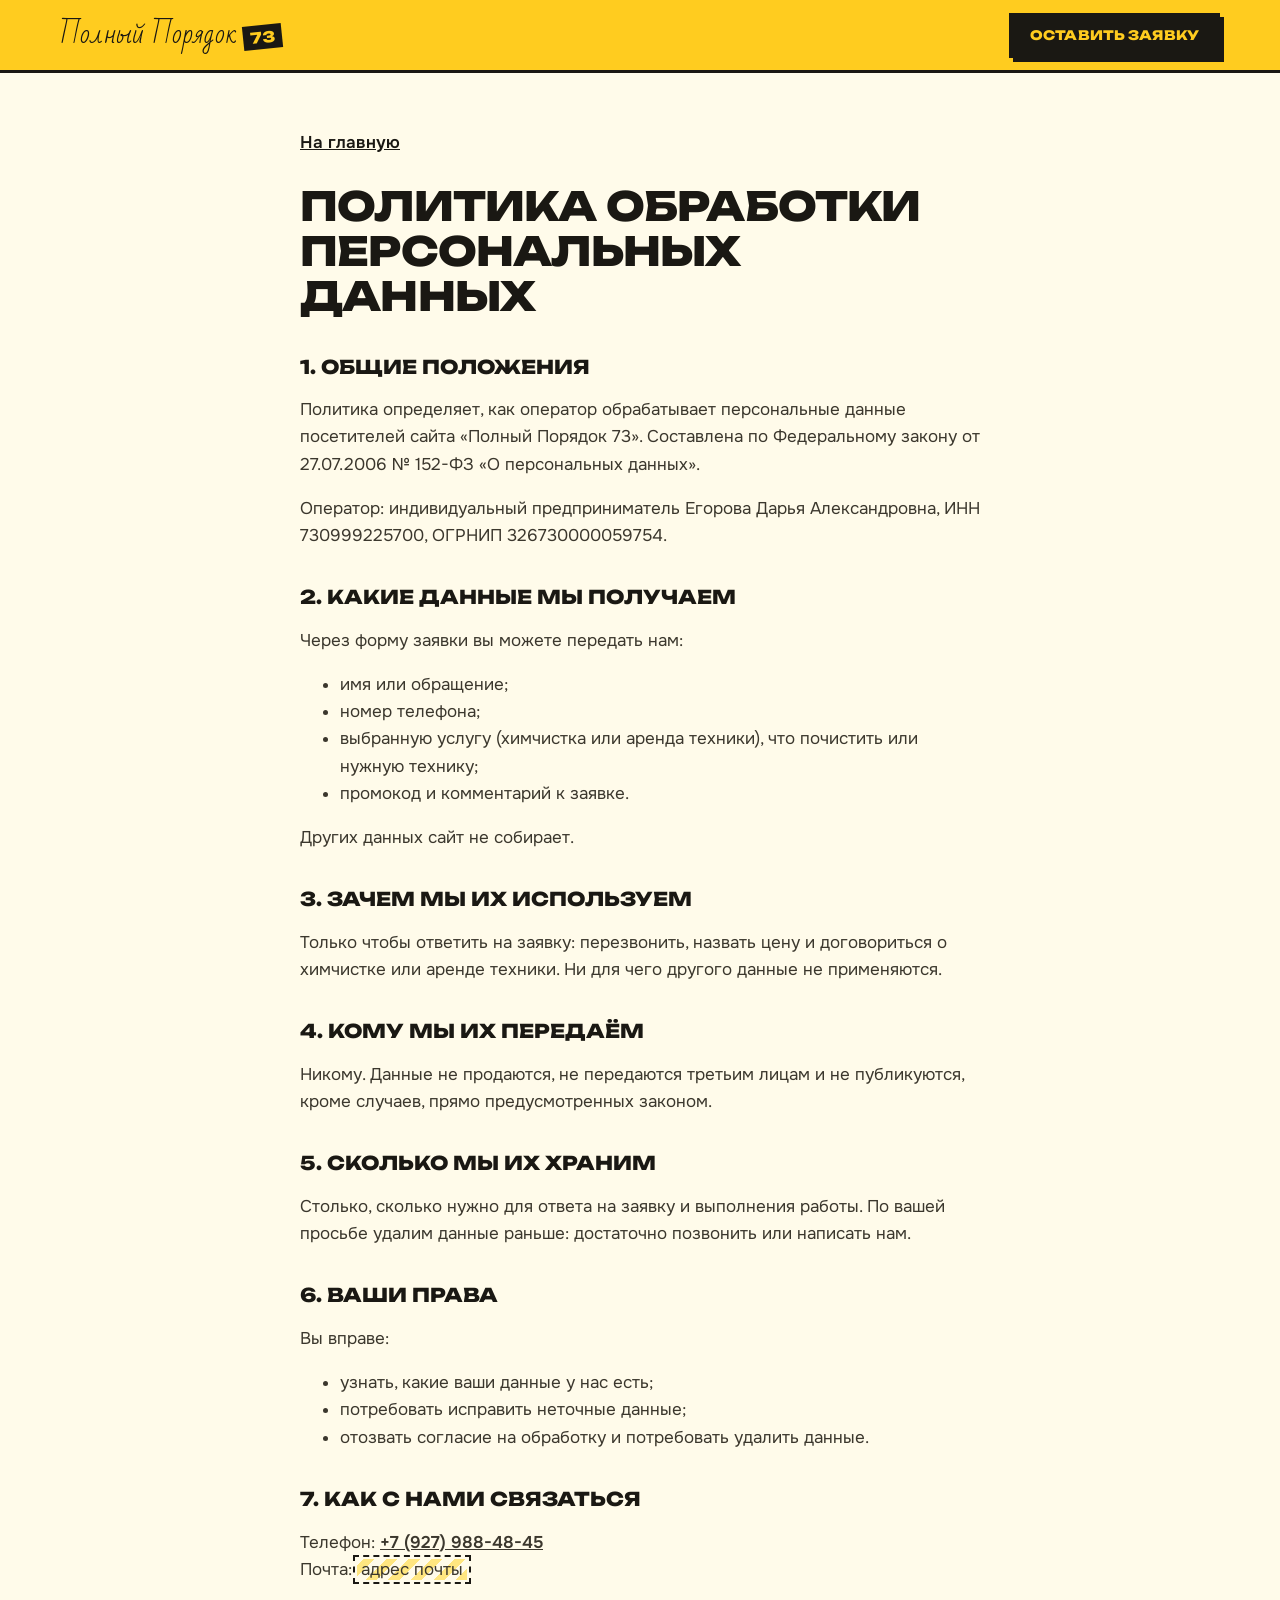
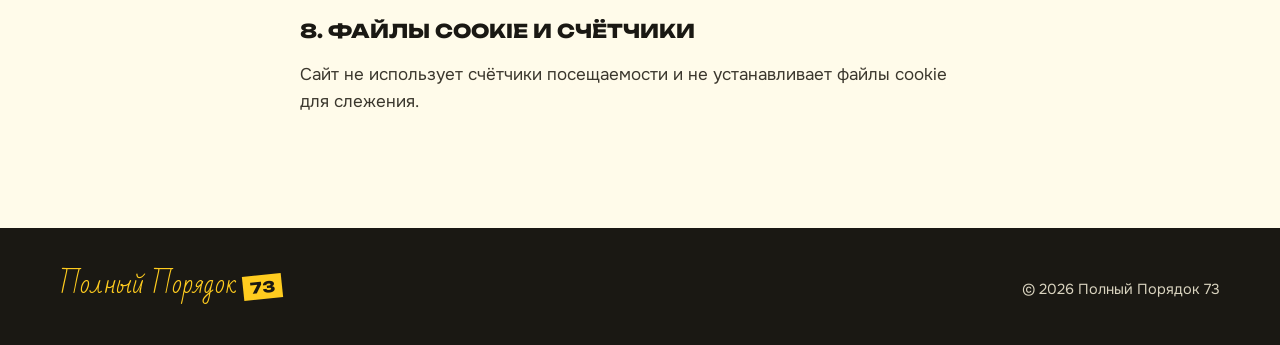
==== politika.html @ c50c97d4 "Проект 00 — сайт «Полный Порядок 73»: первая публикация Co-Authored-By: Claude Opus 5.5 (1M context)" ====
<!doctype html>
<html lang="ru">
<head>
<meta charset="utf-8">
<meta name="viewport" content="width=device-width, initial-scale=1, viewport-fit=cover">
<title>Политика обработки персональных данных — Полный Порядок 73</title>
<meta name="description" content="Как Полный Порядок 73 обрабатывает данные, которые вы оставляете в заявке на сайте.">
<meta name="theme-color" content="#ffcc1f">
<link rel="stylesheet" href="css/style.css">
<style>
  .doc{max-width:760px;padding-block:56px 96px}
  .doc h1{font:800 clamp(26px,3.4vw,40px)/1.12 var(--display);text-transform:uppercase;letter-spacing:-.02em;margin:0 0 28px}
  .doc h2{font:800 19px/1.3 var(--display);text-transform:uppercase;margin:36px 0 10px}
  .doc p,.doc li{color:var(--ink-soft)}
  .doc a{font-weight:600}
  .back{display:inline-block;margin-bottom:28px;font-weight:600}
</style>
</head>
<body>
<header class="top">
  <div class="wrap top__in">
    <a class="logo" href="index.html" aria-label="Полный Порядок 73, на главную"><span class="logo__name">Полный Порядок</span><span class="logo__num">73</span></a>
    <a class="btn" href="index.html#zayavka">Оставить заявку</a>
  </div>
</header>
<main class="wrap doc">
  <a class="back" href="index.html">На главную</a>
  <h1>Политика обработки персональных данных</h1>

  <h2>1. Общие положения</h2>
  <p>Политика определяет, как оператор обрабатывает персональные данные посетителей сайта «Полный Порядок 73». Составлена по Федеральному закону от 27.07.2006 № 152-ФЗ «О персональных данных».</p>
  <p>Оператор: индивидуальный предприниматель Егорова Дарья Александровна, ИНН 730999225700, ОГРНИП 326730000059754.</p>

  <h2>2. Какие данные мы получаем</h2>
  <p>Через форму заявки вы можете передать нам:</p>
  <ul>
    <li>имя или обращение;</li>
    <li>номер телефона;</li>
    <li>выбранную услугу (химчистка или аренда техники), что почистить или нужную технику;</li>
    <li>промокод и комментарий к заявке.</li>
  </ul>
  <p>Других данных сайт не собирает.</p>

  <h2>3. Зачем мы их используем</h2>
  <p>Только чтобы ответить на заявку: перезвонить, назвать цену и договориться о химчистке или аренде техники. Ни для чего другого данные не применяются.</p>

  <h2>4. Кому мы их передаём</h2>
  <p>Никому. Данные не продаются, не передаются третьим лицам и не публикуются, кроме случаев, прямо предусмотренных законом.</p>

  <h2>5. Сколько мы их храним</h2>
  <p>Столько, сколько нужно для ответа на заявку и выполнения работы. По вашей просьбе удалим данные раньше: достаточно позвонить или написать нам.</p>

  <h2>6. Ваши права</h2>
  <p>Вы вправе:</p>
  <ul>
    <li>узнать, какие ваши данные у нас есть;</li>
    <li>потребовать исправить неточные данные;</li>
    <li>отозвать согласие на обработку и потребовать удалить данные.</li>
  </ul>

  <h2>7. Как с нами связаться</h2>
  <p>Телефон: <a href="tel:+79279884845">+7 (927) 988-48-45</a><br>Почта: <span class="todo">адрес почты</span></p>

  <h2>8. Файлы cookie и счётчики</h2>
  <p>Сайт не использует счётчики посещаемости и не устанавливает файлы cookie для слежения.</p>
</main>
<footer class="foot">
  <div class="wrap foot__in">
    <a class="logo" href="index.html"><span class="logo__name">Полный Порядок</span><span class="logo__num">73</span></a>
    <p>© 2026 Полный Порядок 73</p>
  </div>
</footer>
</body>
</html>
---- css/style.css ----
/* Полный Порядок 73 — химчистка диванов. Стиль взят с плаката заказчика: комикс, жёлтый с чёрным, точечный растр. */

@font-face{font-family:"Unbounded";font-weight:700 800;font-display:swap;src:url("../fonts/unbounded-700-cyr.woff2") format("woff2");unicode-range:U+0301,U+0400-045F,U+0490-0491,U+04B0-04B1,U+2116}
@font-face{font-family:"Unbounded";font-weight:700 800;font-display:swap;src:url("../fonts/unbounded-700-lat.woff2") format("woff2");unicode-range:U+0000-00FF,U+0131,U+0152-0153,U+02BB-02BC,U+02C6,U+02DA,U+02DC,U+2000-206F,U+20BD,U+2122,U+2212}
@font-face{font-family:"Onest";font-weight:400 600;font-display:swap;src:url("../fonts/onest-400-cyr.woff2") format("woff2");unicode-range:U+0301,U+0400-045F,U+0490-0491,U+04B0-04B1,U+2116}
@font-face{font-family:"Onest";font-weight:400 600;font-display:swap;src:url("../fonts/onest-400-lat.woff2") format("woff2");unicode-range:U+0000-00FF,U+0131,U+0152-0153,U+02BB-02BC,U+02C6,U+02DA,U+02DC,U+2000-206F,U+20BD,U+2122,U+2212}
@font-face{font-family:"Bad Script";font-weight:400;font-display:swap;src:url("../fonts/badscript-cyr.woff2") format("woff2");unicode-range:U+0301,U+0400-045F,U+0490-0491,U+04B0-04B1,U+2116}
@font-face{font-family:"Bad Script";font-weight:400;font-display:swap;src:url("../fonts/badscript-lat.woff2") format("woff2");unicode-range:U+0000-00FF,U+2000-206F}

:root{
  --ink:#1a1813;
  --ink-soft:#3b372d;
  --sun:#ffcc1f;
  --sun-deep:#f2b300;
  --sun-pale:#ffe680;
  --paper:#fffbea;
  --white:#fffef8;
  --sofa:#8d877b;
  --line:3px;
  --pop:6px 6px 0 var(--ink);
  --pop-sm:4px 4px 0 var(--ink);
  --ease-out:cubic-bezier(.22,1,.36,1);
  --ease-pop:cubic-bezier(.34,1.56,.64,1);
  --wrap:1240px;
  --display:"Unbounded","Arial Black",system-ui,sans-serif;
  --body:"Onest","Segoe UI",system-ui,sans-serif;
  --hand:"Bad Script","Segoe Script",cursive;
  --star:polygon(100% 50%,88% 58.7%,95% 71.7%,80.5% 74.3%,81.2% 89.1%,66.9% 85.1%,61.1% 98.7%,50% 89%,38.9% 98.7%,33.1% 85.1%,18.8% 89.1%,19.5% 74.3%,5% 71.7%,12% 58.7%,0% 50%,12% 41.3%,5% 28.3%,19.5% 25.7%,18.8% 10.9%,33.1% 14.9%,38.9% 1.3%,50% 11%,61.1% 1.3%,66.9% 14.9%,81.2% 10.9%,80.5% 25.7%,95% 28.3%,88% 41.3%);
  --spark:polygon(50% 0%,59.9% 40.1%,100% 50%,59.9% 59.9%,50% 100%,40.1% 59.9%,0% 50%,40.1% 40.1%);
}

*,*::before,*::after{box-sizing:border-box}
html{scroll-behavior:smooth;scroll-padding-top:84px;-webkit-text-size-adjust:100%}
body{margin:0;background:var(--paper);color:var(--ink);font:400 17px/1.6 var(--body);overflow-x:hidden}
img{max-width:100%;display:block;height:auto}
a{color:inherit}
button,input,select,textarea{font:inherit;color:inherit}
:focus-visible{outline:3px solid var(--ink);outline-offset:3px}
.wrap{max-width:var(--wrap);margin:0 auto;padding-inline:clamp(16px,4vw,40px)}
.sr{position:absolute;width:1px;height:1px;overflow:hidden;clip:rect(0 0 0 0);white-space:nowrap}

/* растр и лучи — общая фактура комикса */
.halftone{position:absolute;inset:0;pointer-events:none;
  background-image:radial-gradient(circle,var(--ink) 1.3px,transparent 1.8px);background-size:11px 11px;opacity:.16}
.rays{position:absolute;left:50%;top:50%;width:260vmax;height:260vmax;translate:-50% -50%;pointer-events:none;
  background:repeating-conic-gradient(from 0deg,rgba(255,255,255,.34) 0deg 7deg,transparent 7deg 18deg)}

/* кнопка — плашка комикса с жёсткой тенью */
.btn{display:inline-flex;align-items:center;gap:.6em;white-space:nowrap;cursor:pointer;text-decoration:none;
  font:800 15px/1 var(--display);letter-spacing:.01em;text-transform:uppercase;
  padding:18px 26px;background:var(--ink);color:var(--sun);border:var(--line) solid var(--ink);box-shadow:var(--pop-sm);
  transition:transform .16s var(--ease-out),box-shadow .16s var(--ease-out),background-color .16s}
.btn:hover{transform:translate(-2px,-2px);box-shadow:6px 6px 0 var(--sun-deep)}
.btn:active{transform:translate(3px,3px);box-shadow:0 0 0 var(--ink)}
.btn--sun{background:var(--sun);color:var(--ink)}
.btn--sun:hover{box-shadow:6px 6px 0 var(--ink)}
.btn__arrow{width:1.1em;height:1.1em;flex:none}

/* шапка */
.top{position:sticky;top:0;z-index:30;background:var(--sun);border-bottom:var(--line) solid var(--ink)}
.top__in{display:flex;align-items:center;justify-content:space-between;gap:24px;height:70px}
.logo{display:flex;align-items:baseline;gap:6px;text-decoration:none;line-height:1}
.logo__name{font:400 26px/1 var(--hand);white-space:nowrap}
.logo__num{font:800 15px/1 var(--display);background:var(--ink);color:var(--sun);padding:5px 7px 4px;transform:rotate(-6deg);display:inline-block}
.nav{display:flex;gap:28px;font-weight:600;font-size:15px}
.nav a{text-decoration:none;position:relative;padding:4px 0}
.nav a::after{content:"";position:absolute;left:0;right:0;bottom:-2px;height:3px;background:var(--ink);transform:scaleX(0);transform-origin:left;transition:transform .2s var(--ease-out)}
.nav a:hover::after{transform:scaleX(1)}
.top .btn{padding:13px 18px;font-size:13px}

/* первый экран */
.hero{position:relative;overflow:hidden;background:var(--sun);border-bottom:var(--line) solid var(--ink);isolation:isolate}
.hero .rays{animation:spin 120s linear infinite;z-index:-2}
.hero .halftone{z-index:-1;-webkit-mask-image:linear-gradient(115deg,#000 0%,transparent 55%,#000 100%);mask-image:linear-gradient(115deg,#000 0%,transparent 55%,#000 100%);opacity:.22}
.hero__grid{display:grid;grid-template-columns:1.12fr .88fr;gap:clamp(24px,4vw,64px);align-items:center;min-height:calc(100dvh - 73px);padding-block:clamp(32px,6vh,72px)}
.bubble{position:relative;background:var(--white);border:var(--line) solid var(--ink);box-shadow:var(--pop);padding:clamp(24px,3.4vw,44px) clamp(22px,3.4vw,48px) clamp(26px,3.4vw,46px);border-radius:46% 54% 50% 50% / 14% 16% 14% 16%}
.bubble::after,.bubble::before{content:"";position:absolute;right:16%;bottom:-38px;width:56px;height:44px;background:var(--ink);clip-path:polygon(0 0,100% 0,82% 100%)}
.bubble::before{z-index:1;background:var(--white);right:calc(16% + 7px);bottom:-28px;width:40px;height:34px}
.hero__hand{font:400 clamp(22px,2.4vw,32px)/1 var(--hand);margin:0 0 6px}
.hero h1{font:800 clamp(34px,4.6vw,64px)/1.06 var(--display);letter-spacing:-.02em;text-transform:uppercase;margin:0}
.hero h1 .mark{display:inline-block;background:var(--sun);border:var(--line) solid var(--ink);padding:2px 12px 4px;margin:4px 0;transform:rotate(-2deg);box-shadow:var(--pop-sm)}
.hero h1 .hand{display:block;font:400 clamp(30px,3.6vw,50px)/1.1 var(--hand);text-transform:none;letter-spacing:0;margin-top:4px}
.hero__sub{font-size:clamp(16px,1.3vw,19px);max-width:36ch;margin:22px 0 0;color:var(--ink-soft)}
.hero__cta{display:flex;flex-wrap:wrap;align-items:center;gap:18px 26px;margin-top:30px}
.hero__phone{font:700 18px/1.2 var(--display);text-decoration:none;border-bottom:3px solid var(--ink)}
.hero h1 .h1__plus{display:block;font:800 clamp(17px,1.9vw,26px)/1.15 var(--display);letter-spacing:-.01em;margin-top:12px}
.hero__promo{display:inline-flex;align-items:center;gap:14px;margin-top:26px;text-decoration:none;background:var(--white);border:var(--line) dashed var(--ink);padding:10px 16px 10px 10px;max-width:100%;transition:transform .16s var(--ease-out)}
.hero__promo:hover{transform:rotate(-1.5deg)}
.hero__promo b{font:800 18px/1 var(--display);background:var(--ink);color:var(--sun);padding:9px 12px 8px;letter-spacing:.04em;flex:none}
.hero__promo span{font-weight:600;font-size:15px;line-height:1.35}

.hero__art{position:relative;justify-self:center;width:min(100%,460px);isolation:isolate}
.panel{position:relative;border:var(--line) solid var(--ink);box-shadow:var(--pop);background:var(--white);overflow:hidden}
.hero__art .panel{transform:rotate(2.5deg)}
.hero__art .panel--back{position:absolute;inset:0;transform:rotate(-7deg) translate(-16%,-4%) scale(.92);z-index:-1}
.hero__art img{width:100%;aspect-ratio:445/667;object-fit:cover}

.price-star{position:absolute;z-index:2;display:grid;place-items:center;text-align:center;aspect-ratio:1;container-type:inline-size;
  background:var(--ink);clip-path:var(--star);color:var(--ink)}
.price-star__in{display:grid;place-items:center;width:89%;aspect-ratio:1;clip-path:var(--star);background:var(--sun)}
.price-star__in > span{display:grid;justify-items:center;line-height:1;transform:rotate(-8deg)}
.price-star small{font:400 13cqi/1 var(--hand)}
.price-star b{font:800 16cqi/1.05 var(--display);letter-spacing:-.04em;white-space:nowrap}
.price-star em{font:400 7.5cqi/1.1 var(--hand);font-style:normal;margin-top:2cqi}
.hero__art .price-star{left:-18%;bottom:5%;width:46%}

.spark{position:absolute;width:var(--s,26px);aspect-ratio:1;background:var(--white);clip-path:var(--spark);pointer-events:none;filter:drop-shadow(0 0 0 var(--ink))}
.spark--ink{background:var(--ink)}

/* бегущая строка */
.ticker{background:var(--ink);color:var(--sun);border-bottom:var(--line) solid var(--ink);overflow:hidden;padding:16px 0}
.ticker__track{display:flex;width:max-content;animation:ticker 32s linear infinite}
.ticker__item{display:flex;align-items:center;gap:28px;padding-right:28px;font:800 clamp(18px,2vw,26px)/1 var(--display);text-transform:uppercase;white-space:nowrap}
.ticker__item i{width:20px;height:20px;background:var(--sun);clip-path:var(--spark);flex:none}

/* общие заголовки разделов */
.sec{position:relative;padding-block:clamp(72px,10vw,128px)}
.h2{font:800 clamp(28px,3.6vw,48px)/1.08 var(--display);letter-spacing:-.02em;text-transform:uppercase;margin:0 0 18px}
.h2 .hand{font:400 1.05em/1 var(--hand);text-transform:none;letter-spacing:0}
.lead{max-width:58ch;margin:0;color:var(--ink-soft);font-size:18px}

/* как проходит чистка — раскадровка */
.strip{display:grid;grid-template-columns:1.25fr 1fr 1fr;grid-template-rows:auto auto;gap:22px;margin-top:48px}
.frame{position:relative;border:var(--line) solid var(--ink);box-shadow:var(--pop);background:var(--white);overflow:hidden;min-height:260px;display:flex;flex-direction:column}
.frame--big{grid-row:span 2}
.frame--wide{grid-column:span 2}
.frame__pic{position:relative;flex:1;min-height:180px;background:var(--sun-pale);overflow:hidden}
.frame__pic img{position:absolute;inset:0;width:100%;height:100%;object-fit:cover}
.frame__pic .halftone{opacity:.14}
.frame__cap{position:relative;background:var(--sun);border-top:var(--line) solid var(--ink);padding:16px 20px 18px}
.frame__cap h3{font:800 18px/1.2 var(--display);text-transform:uppercase;margin:0 0 6px;letter-spacing:-.01em}
.frame__cap p{margin:0;font-size:15.5px;line-height:1.5;color:var(--ink-soft)}
.frame__pic--type{display:grid;place-items:center;background:var(--sun);isolation:isolate}
.frame__pic--type::before{content:"";position:absolute;inset:-40%;z-index:-1;background:repeating-conic-gradient(from 0deg,rgba(255,255,255,.5) 0deg 8deg,transparent 8deg 20deg)}
.onomato{position:relative;font:800 clamp(48px,6vw,84px)/1 var(--display);text-transform:uppercase;color:var(--white);-webkit-text-stroke:3px var(--ink);paint-order:stroke fill;text-shadow:6px 6px 0 var(--ink);transform:rotate(-8deg);transition:transform .25s var(--ease-pop)}
.frame:hover .onomato{transform:rotate(4deg) scale(1.1)}
.boom{position:absolute;z-index:2;font:800 clamp(18px,2vw,26px)/1 var(--display);color:var(--ink);background:var(--white);border:var(--line) solid var(--ink);padding:10px 14px 8px;box-shadow:var(--pop-sm);transform:rotate(var(--r,-8deg));text-transform:uppercase;transition:transform .2s var(--ease-pop)}
.frame:hover .boom{transform:rotate(calc(var(--r,-8deg) * -1)) scale(1.08)}

/* до и после */
.ba{background:var(--ink);color:var(--paper);overflow:hidden;isolation:isolate}
.ba .halftone{background-image:radial-gradient(circle,var(--sun) 1.3px,transparent 1.8px);opacity:.12;z-index:-1}
.ba .h2{color:var(--sun)}
.ba .lead{color:#d9d3bf}
.ba__tag{position:absolute;top:14px;font:800 14px/1 var(--display);text-transform:uppercase;padding:9px 12px 7px;border:var(--line) solid var(--ink);box-shadow:var(--pop-sm);pointer-events:none}
.ba__tag--before{left:14px;background:var(--white);color:var(--ink);transform:rotate(-4deg)}
.ba__tag--after{right:14px;background:var(--sun);color:var(--ink);transform:rotate(4deg)}

/* работы до и после: снимки заказчицы как есть */
.works{display:grid;grid-template-columns:1fr 1fr 1fr;grid-template-rows:auto auto;gap:24px;margin-top:44px}
.work{margin:0;display:flex;flex-direction:column}
.work--tall{grid-row:span 2}
.work__pic{position:relative;display:block;flex:1;padding:0;margin:0;border:var(--line) solid var(--sun);box-shadow:8px 8px 0 var(--sun);background:#2b2820;overflow:hidden;cursor:zoom-in;transition:transform .2s var(--ease-out)}
.work__pic:hover{transform:translate(-2px,-2px) rotate(-.6deg)}
.work__pic img{width:100%;height:100%;object-fit:cover}
.work--tall .work__pic img{aspect-ratio:853/1280}
.work:not(.work--tall) .work__pic img{aspect-ratio:1}
.work figcaption{margin-top:14px;font:800 16px/1.2 var(--display);text-transform:uppercase;color:var(--sun)}
.work--next{justify-content:center;align-items:flex-start;gap:16px;background:var(--sun);color:var(--ink);border:var(--line) solid var(--sun);box-shadow:8px 8px 0 var(--white);padding:clamp(22px,2.4vw,32px)}
.work--next p{margin:0;font:400 clamp(26px,2.4vw,34px)/1.1 var(--hand)}
.work--next b{font:800 clamp(20px,1.8vw,26px)/1.15 var(--display);text-transform:uppercase}
.work--next small{font-size:15px;color:var(--ink-soft)}

/* окно для крупного фото */
.zoom{padding:0;border:var(--line) solid var(--sun);background:var(--ink);max-width:min(94vw,1000px);max-height:92dvh;overflow:visible}
.zoom::backdrop{background:rgba(26,24,19,.86)}
.zoom img{display:block;max-width:min(94vw,1000px);max-height:calc(92dvh - 6px);width:auto;height:auto}
.zoom__x{position:absolute;top:-18px;right:-18px;width:48px;height:48px;border:var(--line) solid var(--ink);background:var(--sun);font:800 28px/1 var(--display);cursor:pointer;box-shadow:var(--pop-sm)}

/* прокат */
.rent{display:grid;grid-template-columns:repeat(5,1fr);gap:22px;margin-top:48px}
.item{border:var(--line) solid var(--ink);box-shadow:var(--pop);background:var(--white);display:flex;flex-direction:column;overflow:hidden}
/* низ карточек обрезан: там цены «за сутки» со старых картинок, цены на сайте — по прайс-листу */
.item img{width:100%;aspect-ratio:445/500;object-fit:cover;object-position:top}
.item__cap{display:flex;flex-direction:column;gap:10px;flex:1;border-top:var(--line) solid var(--ink);padding:16px 16px 18px;background:var(--paper)}
.item__cap h3{font:800 clamp(12px,1.05vw,14px)/1.25 var(--display);text-transform:uppercase;margin:0;letter-spacing:-.01em;hyphens:auto;overflow-wrap:anywhere}
.item__price{margin:auto 0 0;font:800 24px/1 var(--display);letter-spacing:-.03em}
.item__price small{font:400 18px/1 var(--hand);letter-spacing:0}
.item__price span{font:600 14px/1 var(--body);letter-spacing:0;margin-left:2px}
.item .btn{justify-content:center;padding:13px 12px;font-size:12px}

/* промокод */
.promo{background:var(--sun);border-block:var(--line) solid var(--ink);overflow:hidden;isolation:isolate}
.promo .rays{animation:spin 160s linear infinite reverse;z-index:-2}
.promo .halftone{z-index:-1;opacity:.18}
.promo__in{display:grid;grid-template-columns:1.2fr .8fr;gap:clamp(28px,5vw,72px);align-items:center}
.coupon{position:relative;background:var(--white);border:var(--line) dashed var(--ink);outline:var(--line) solid var(--ink);outline-offset:8px;padding:clamp(26px,4vw,48px)}
.coupon__hand{font:400 clamp(24px,2.6vw,34px)/1 var(--hand);margin:0}
.coupon__code{font:800 clamp(56px,9vw,120px)/1 var(--display);letter-spacing:.02em;margin:6px 0 10px;color:var(--white);-webkit-text-stroke:3px var(--ink);paint-order:stroke fill;text-shadow:7px 7px 0 var(--ink)}
.coupon__deal{margin:0;font:800 clamp(18px,2vw,26px)/1.25 var(--display);text-transform:uppercase}
.coupon__deal b{background:var(--ink);color:var(--sun);padding:2px 10px;margin-right:4px}
.coupon__how{margin:16px 0 24px;color:var(--ink-soft);max-width:44ch}
.promo__art{justify-self:center;width:min(100%,360px)}
.promo__art img{width:100%;aspect-ratio:445/667;object-fit:cover}

/* цены */
.prices{display:grid;grid-template-columns:1fr 1fr;gap:24px;margin-top:40px;align-items:start}
.prices__note{margin:24px 0 0;color:var(--ink-soft);max-width:70ch}
.prices__box{border:var(--line) solid var(--ink);box-shadow:var(--pop);background:var(--white);padding:clamp(20px,3vw,34px)}
.prices__box h3{font:800 20px/1.2 var(--display);text-transform:uppercase;margin:0 0 14px}
.prices__box h3 small{font:400 22px/1 var(--hand);text-transform:none}
.prices__box ul{list-style:none;margin:0;padding:0}
.prices__box li{display:flex;justify-content:space-between;align-items:baseline;gap:16px;padding:12px 0;border-bottom:2px dotted var(--ink)}
.prices__box li:last-child{border-bottom:0}
.prices__box li b{font:800 18px/1.2 var(--display);white-space:nowrap}
.prices__box > p{margin:14px 0 0;color:var(--ink-soft);font-size:15.5px}
.prices__promo{margin:28px 0 0;font-size:18px}
.prices__promo b{font-family:var(--display);background:var(--sun);border:2px solid var(--ink);padding:2px 8px}
.sec--paper{background:var(--white);border-top:var(--line) solid var(--ink)}
.field[hidden]{display:none}

/* цена */
.price{background:var(--sun);border-block:var(--line) solid var(--ink);overflow:hidden;isolation:isolate;text-align:center}
.price .rays{animation:spin 160s linear infinite reverse;z-index:-2}
.price .halftone{z-index:-1;opacity:.18}
.price__star{position:relative;display:inline-grid;width:min(78vw,400px);margin:10px auto 26px}
.price__star .price-star{position:relative;width:100%}
.price .lead{margin:0 auto 30px;max-width:46ch}

/* заявка */
.order{display:grid;grid-template-columns:.9fr 1.1fr;gap:clamp(28px,5vw,72px);align-items:start}
.order__aside{position:sticky;top:100px}
.order__aside .bubble{border-radius:18px;margin-top:28px}
.order__aside .bubble::after{right:auto;left:18%}
.order__aside .bubble::before{right:auto;left:calc(18% + 8px)}
.order__aside .bubble p{margin:0;font:400 24px/1.3 var(--hand)}
.contacts{margin:42px 0 0;padding:0;list-style:none;display:grid;gap:14px}
.contacts li{display:flex;flex-direction:column;gap:2px}
.contacts span{font-size:14px;color:var(--ink-soft)}
.contacts a,.contacts b{font:700 20px/1.3 var(--display);text-decoration:none}
.contacts b{font:600 17px/1.45 var(--body)}
.contacts > li > a{border-bottom:3px solid var(--ink);align-self:flex-start}
.socials{display:flex;flex-wrap:wrap;gap:10px 14px}
.contacts .socials a{font:700 15px/1 var(--display);text-transform:uppercase;background:var(--sun);border:var(--line) solid var(--ink);box-shadow:var(--pop-sm);padding:9px 12px 8px;color:var(--ink)}
.meta-note{margin:14px 0 0;font-size:12.5px;line-height:1.4;color:var(--ink-soft);max-width:46ch}
.todo{background:repeating-linear-gradient(-45deg,var(--sun-pale) 0 8px,transparent 8px 16px);outline:2px dashed var(--ink);outline-offset:2px;padding:0 4px}

.form{position:relative;background:var(--white);border:var(--line) solid var(--ink);box-shadow:var(--pop);padding:clamp(22px,3vw,40px);display:grid;gap:18px}
.field{display:grid;gap:8px}
.field label,.field legend{font-weight:600;font-size:15px}
.field input,.field select,.field textarea{width:100%;border:var(--line) solid var(--ink);background:var(--paper);padding:14px 14px;font-size:17px;border-radius:0;transition:box-shadow .15s,background-color .15s}
.field textarea{min-height:110px;resize:vertical}
.field input:focus,.field select:focus,.field textarea:focus{outline:none;background:var(--white);box-shadow:var(--pop-sm)}
.field input::placeholder,.field textarea::placeholder{color:#6f6a5c}
.field .err{display:none;color:#a3240c;font-size:14px;font-weight:600}
.field.bad .err{display:block}
.field.bad input{background:#fff1ec}
.chips{display:flex;flex-wrap:wrap;gap:10px;border:0;padding:0;margin:0}
.chips legend{margin-bottom:8px}
.chip{position:relative}
.chip input{position:absolute;opacity:0;inset:0;cursor:pointer}
.chip span{display:inline-block;border:var(--line) solid var(--ink);padding:9px 14px;font-weight:600;font-size:15px;background:var(--paper);transition:background-color .15s,transform .15s var(--ease-out)}
.chip input:checked + span{background:var(--sun);box-shadow:var(--pop-sm);transform:translate(-2px,-2px)}
.chip input:focus-visible + span{outline:3px solid var(--ink);outline-offset:3px}
.consent{display:flex;gap:12px;align-items:flex-start;font-size:14.5px;line-height:1.45}
.consent input{flex:none;width:24px;height:24px;margin:0;accent-color:var(--ink);cursor:pointer}
.form .btn{justify-content:center;width:100%}
.form .btn[disabled]{opacity:.45;cursor:not-allowed;transform:none;box-shadow:none}
.form__done[hidden]{display:none!important}
.form__done{position:absolute;inset:0;background:var(--sun);display:grid;place-content:center;text-align:center;padding:30px;gap:8px}
.form__done b{font:800 clamp(24px,3vw,34px)/1.1 var(--display);text-transform:uppercase}
.form__done p{margin:0;font:400 24px/1.3 var(--hand)}

/* подвал */
.foot{background:var(--ink);color:#d9d3bf;padding-block:44px calc(44px + env(safe-area-inset-bottom,0px));font-size:14.5px}
.foot__in{display:flex;flex-wrap:wrap;justify-content:space-between;gap:20px 40px;align-items:flex-start}
.foot .logo{color:var(--sun)}
.foot .logo__num{background:var(--sun);color:var(--ink)}
.foot p{margin:6px 0 0}
.foot a{color:var(--sun)}

/* липкая кнопка на телефоне */
.dock{display:none}
.foot p a[href^="tel:"]{font-weight:700}

/* появление при прокрутке — включает скрипт классом .js на <html> */
.js .rv{opacity:0;transform:translateY(28px) rotate(var(--rr,0deg)) scale(.96);transition:opacity .55s var(--ease-out),transform .6s var(--ease-pop);transition-delay:calc(var(--i,0) * 90ms)}
.js .rv.on{opacity:1;transform:none}
.js .frame.rv{transform:translateY(40px) rotate(var(--rr,-3deg)) scale(.9)}
.js .frame.rv.on{transform:none}

/* вход первого экрана */
.js .hero .bubble{animation:pop .7s var(--ease-pop) both .1s}
.js .hero h1 .w{display:inline-block;animation:slam .55s var(--ease-pop) both;animation-delay:calc(.35s + var(--i) * .12s)}
.js .hero__sub,.js .hero__cta{animation:rise .6s var(--ease-out) both .95s}
.js .hero__art .panel:not(.panel--back){animation:panel .8s var(--ease-pop) both .25s}
.js .hero__art .panel--back{animation:fade .7s var(--ease-out) both .55s}
@keyframes fade{from{opacity:0}to{opacity:1}}
.js .hero__art .price-star{animation:starIn .8s var(--ease-pop) both 1.05s,wobble 4s ease-in-out 2s infinite}
.spark{animation:twinkle 2.4s ease-in-out infinite;animation-delay:var(--d,0s)}

@keyframes spin{to{rotate:360deg}}
@keyframes ticker{to{transform:translateX(-50%)}}
@keyframes pop{from{opacity:0;transform:scale(.7) rotate(-4deg)}to{opacity:1;transform:none}}
@keyframes slam{from{opacity:0;transform:translateY(-30px) scale(1.4) rotate(-6deg)}to{opacity:1;transform:none}}
@keyframes rise{from{opacity:0;transform:translateY(16px)}to{opacity:1;transform:none}}
@keyframes panel{from{opacity:0;transform:translateX(60px) rotate(12deg)}to{opacity:1;transform:rotate(2.5deg)}}
@keyframes starIn{from{opacity:0;transform:scale(0) rotate(-180deg)}to{opacity:1;transform:none}}
@keyframes wobble{0%,100%{rotate:0deg}50%{rotate:-8deg}}
@keyframes twinkle{0%,100%{transform:scale(.4) rotate(0deg);opacity:.5}50%{transform:scale(1) rotate(45deg);opacity:1}}

@media (prefers-reduced-motion:reduce){
  *,*::before,*::after{animation:none!important;transition:none!important}
  .js .rv{opacity:1;transform:none}
  html{scroll-behavior:auto}
}

@media (max-width:1060px){
  .nav{display:none}
  .hero__grid{grid-template-columns:1fr;min-height:0;gap:56px}
  .hero__art{width:min(82%,400px)}
  .hero__art .price-star{left:-12%}
  .strip{grid-template-columns:1fr 1fr}
  .frame--big{grid-row:auto;grid-column:span 2}
  .frame--wide{grid-column:span 2}
  .order{grid-template-columns:1fr}
  .order__aside{position:static}
  .works{grid-template-columns:1fr 1fr}
  .work--tall{grid-row:span 2}
  .rent{grid-template-columns:repeat(3,1fr)}
  .promo__in,.prices{grid-template-columns:1fr}
  .promo__art{width:min(70%,320px)}
}
@media (max-width:640px){
  body{font-size:16px}
  .top__in{height:62px}
  .logo__name{font-size:22px}
  .top .btn{display:none}
  html{scroll-padding-top:72px}
  .bubble::after{bottom:-30px;width:44px;height:34px}
  .bubble::before{bottom:-21px;width:30px;height:25px}
  .hero__cta .btn{width:100%;justify-content:center}
  .hero__art{width:86%}
  .strip{grid-template-columns:1fr}
  .frame--big,.frame--wide{grid-column:auto}
  .ba__tag{font-size:12px}
  .works{grid-template-columns:1fr;gap:28px}
  .work--tall{grid-row:auto}
  .rent{grid-template-columns:1fr 1fr;gap:16px}
  .item__cap{padding:12px 12px 14px}
  .item__cap h3{font-size:13px}
  .item__price{font-size:20px}
  .item .btn{font-size:11px;padding:12px 8px;white-space:normal;text-align:center}
  .hero__promo span{font-size:14px}
  .prices__box li{flex-direction:column;gap:2px}
  .coupon{outline-offset:5px}
  .dock{display:block;position:fixed;left:0;right:0;bottom:0;z-index:30;padding:10px 16px calc(10px + env(safe-area-inset-bottom,0px));background:var(--sun);border-top:var(--line) solid var(--ink)}
  .dock{display:grid!important;grid-template-columns:1fr 1fr;gap:10px}
  .dock .btn{width:100%;justify-content:center;padding-inline:10px}
  .foot{padding-bottom:calc(110px + env(safe-area-inset-bottom,0px))}
}
.foot .todo{background:none;color:var(--sun)!important;outline-color:var(--sun)}
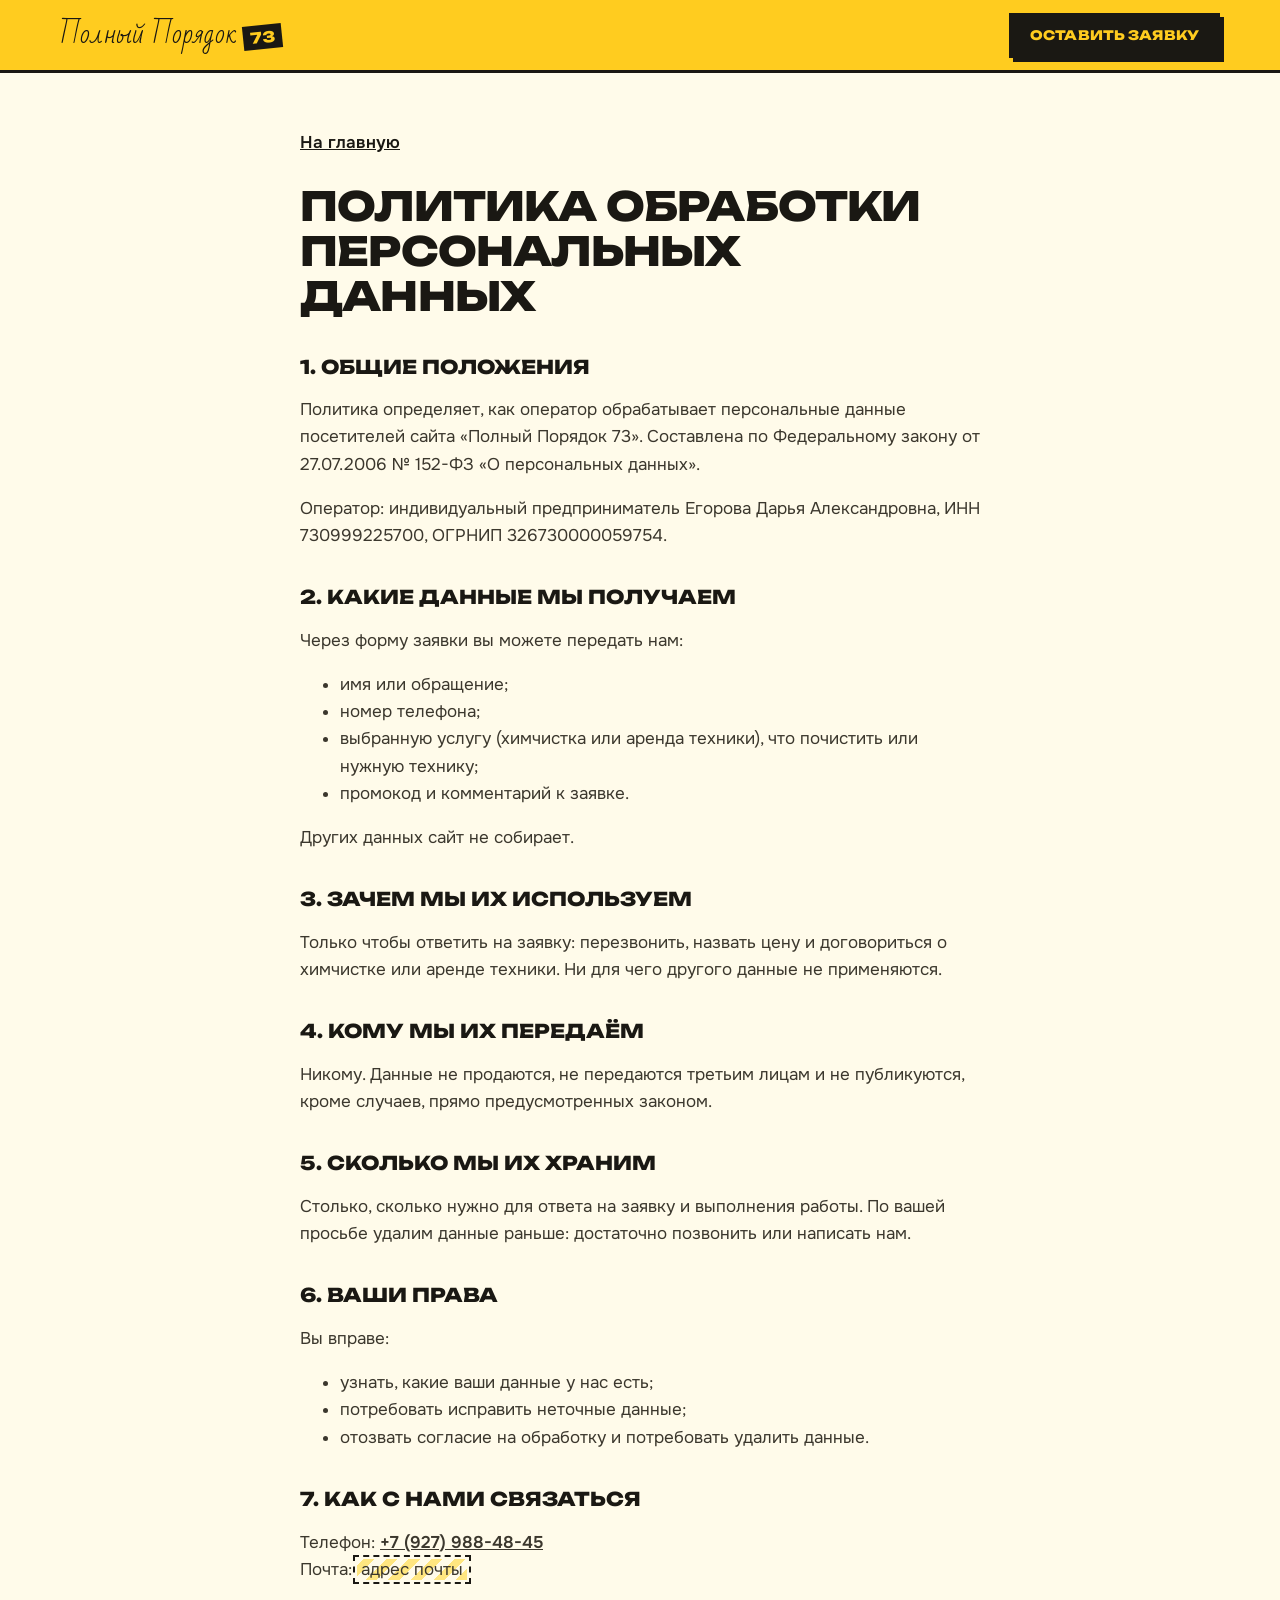
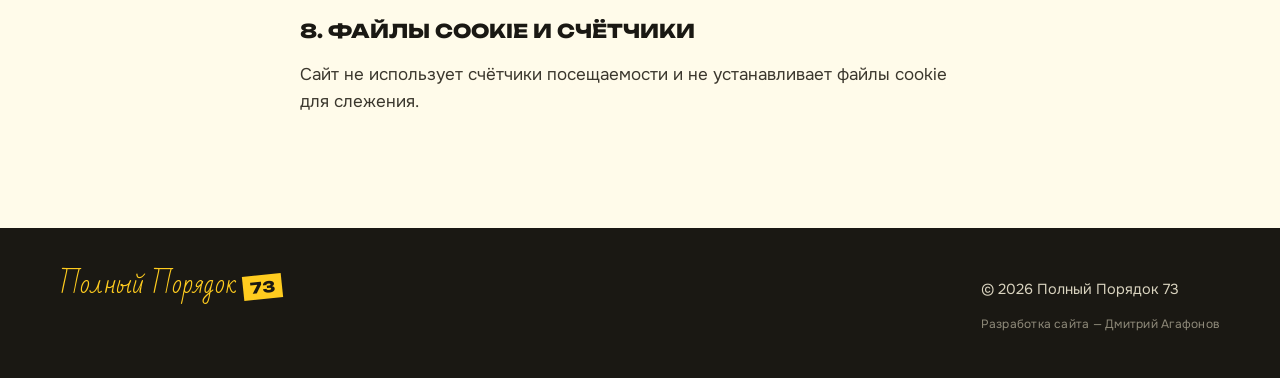
==== commit c6f0d647: "Проект 00 — Полный Порядок 73: строка «Разработка сайта — Дмитрий Агафонов» в подвале, версия v9 Co-" ====
--- a/politika.html
+++ b/politika.html
@@ -6,7 +6,7 @@
 <title>Политика обработки персональных данных — Полный Порядок 73</title>
 <meta name="description" content="Как Полный Порядок 73 обрабатывает данные, которые вы оставляете в заявке на сайте.">
 <meta name="theme-color" content="#ffcc1f">
-<link rel="stylesheet" href="css/style.css">
+<link rel="stylesheet" href="css/style.css?v=9">
 <style>
   .doc{max-width:760px;padding-block:56px 96px}
   .doc h1{font:800 clamp(26px,3.4vw,40px)/1.12 var(--display);text-transform:uppercase;letter-spacing:-.02em;margin:0 0 28px}
@@ -67,7 +67,10 @@
 <footer class="foot">
   <div class="wrap foot__in">
     <a class="logo" href="index.html"><span class="logo__name">Полный Порядок</span><span class="logo__num">73</span></a>
-    <p>© 2026 Полный Порядок 73</p>
+    <div>
+      <p>© 2026 Полный Порядок 73</p>
+      <p class="foot__dev">Разработка сайта — Дмитрий Агафонов</p>
+    </div>
   </div>
 </footer>
 </body>
--- a/css/style.css
+++ b/css/style.css
@@ -191,6 +191,16 @@
 .coupon__deal b{background:var(--ink);color:var(--sun);padding:2px 10px;margin-right:4px}
 .coupon__how{margin:16px 0 24px;color:var(--ink-soft);max-width:44ch}
 .promo__art{justify-self:center;width:min(100%,360px)}
+/* при любом шрифте телефона блоки не шире колонки: длинное переносится, а не растягивает */
+.hero__grid > *,.promo__in > *,.order > *,.works > *,.rent > *,.prices > *{min-width:0}
+.work--next .btn,.coupon .btn{white-space:normal;text-align:center}
+.form,.form > *,.chips{min-width:0;max-width:100%}
+.chip{max-width:100%}
+.chip span{white-space:normal;overflow-wrap:anywhere}
+.coupon,.hero__promo,.bubble{max-width:100%}
+.coupon__code,.coupon__deal,.hero__promo span{overflow-wrap:anywhere}
+/* «ХИМЧИСТКУ» всегда одной строкой: не влезает — скрипт уменьшает шрифт заголовка */
+.hero h1 .mark{white-space:nowrap;overflow-wrap:normal}
 .promo__art img{width:100%;aspect-ratio:445/667;object-fit:cover}
 
 /* цены */
@@ -342,6 +352,15 @@
   .item__price{font-size:20px}
   .item .btn{font-size:11px;padding:12px 8px;white-space:normal;text-align:center}
   .hero__promo span{font-size:14px}
+  /* узкий телефон: колонки не растягиваются по самому длинному содержимому */
+  .hero__grid,.promo__in{grid-template-columns:minmax(0,1fr)}
+  .hero h1{font-size:clamp(26px,9.2vw,40px)}
+  .hero__promo{gap:10px;padding:8px 10px 8px 8px}
+  .hero__promo b{font-size:16px;padding:8px 9px 7px}
+  .hero__promo span{font-size:13px;min-width:0}
+  .coupon{padding:22px 18px}
+  .coupon__code{font-size:clamp(44px,15vw,64px);-webkit-text-stroke-width:2px;text-shadow:5px 5px 0 var(--ink)}
+  .coupon .btn{white-space:normal;text-align:center;justify-content:center;width:100%}
   .prices__box li{flex-direction:column;gap:2px}
   .coupon{outline-offset:5px}
   .dock{display:block;position:fixed;left:0;right:0;bottom:0;z-index:30;padding:10px 16px calc(10px + env(safe-area-inset-bottom,0px));background:var(--sun);border-top:var(--line) solid var(--ink)}
@@ -350,3 +369,6 @@
   .foot{padding-bottom:calc(110px + env(safe-area-inset-bottom,0px))}
 }
 .foot .todo{background:none;color:var(--sun)!important;outline-color:var(--sun)}
+
+/* строка автора сайта — тонко и приглушённо */
+.foot .foot__dev{margin-top:14px;font-size:12px;letter-spacing:.02em;color:#8f8a7a}
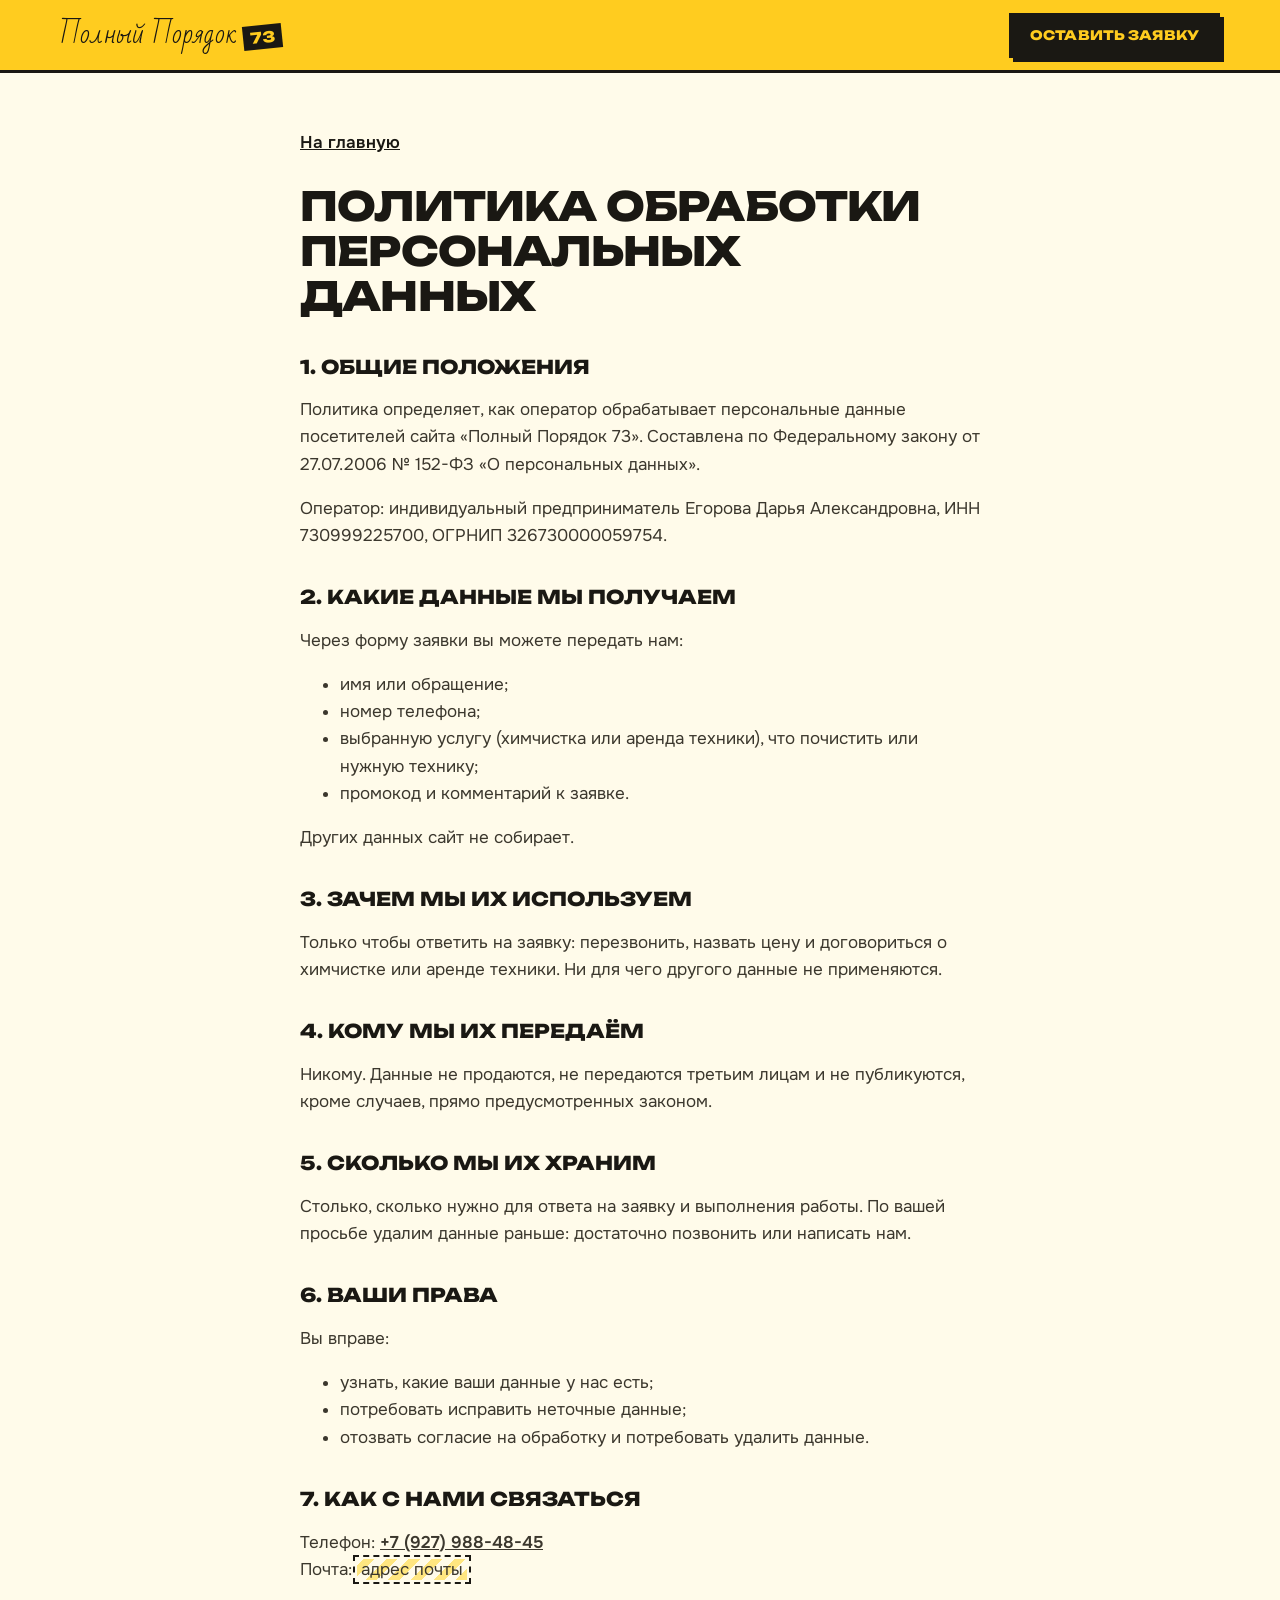
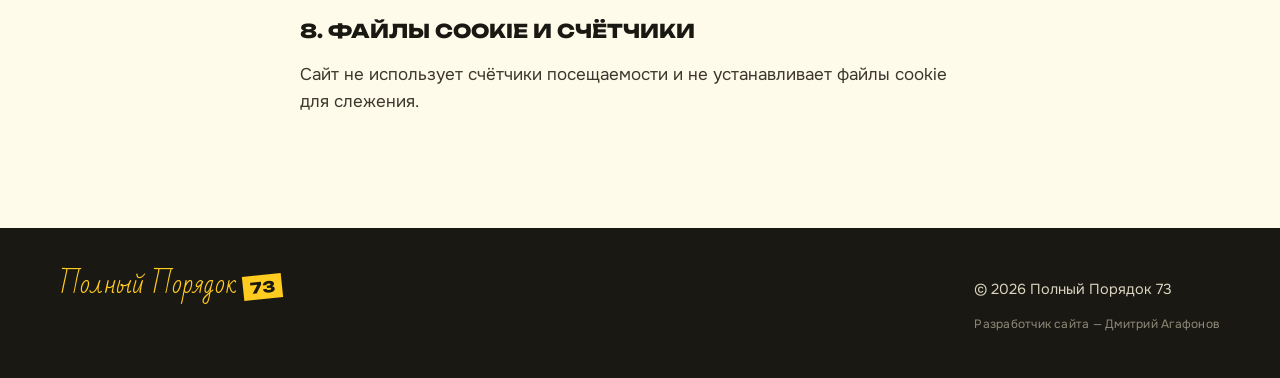
==== commit 4596a41b: "Проект 00 — Полный Порядок 73: «Разработчик сайта» в подвале, версия v10 Co-Authored-By: Claude Opus" ====
--- a/politika.html
+++ b/politika.html
@@ -6,7 +6,7 @@
 <title>Политика обработки персональных данных — Полный Порядок 73</title>
 <meta name="description" content="Как Полный Порядок 73 обрабатывает данные, которые вы оставляете в заявке на сайте.">
 <meta name="theme-color" content="#ffcc1f">
-<link rel="stylesheet" href="css/style.css?v=9">
+<link rel="stylesheet" href="css/style.css?v=10">
 <style>
   .doc{max-width:760px;padding-block:56px 96px}
   .doc h1{font:800 clamp(26px,3.4vw,40px)/1.12 var(--display);text-transform:uppercase;letter-spacing:-.02em;margin:0 0 28px}
@@ -69,7 +69,7 @@
     <a class="logo" href="index.html"><span class="logo__name">Полный Порядок</span><span class="logo__num">73</span></a>
     <div>
       <p>© 2026 Полный Порядок 73</p>
-      <p class="foot__dev">Разработка сайта — Дмитрий Агафонов</p>
+      <p class="foot__dev">Разработчик сайта — Дмитрий Агафонов</p>
     </div>
   </div>
 </footer>
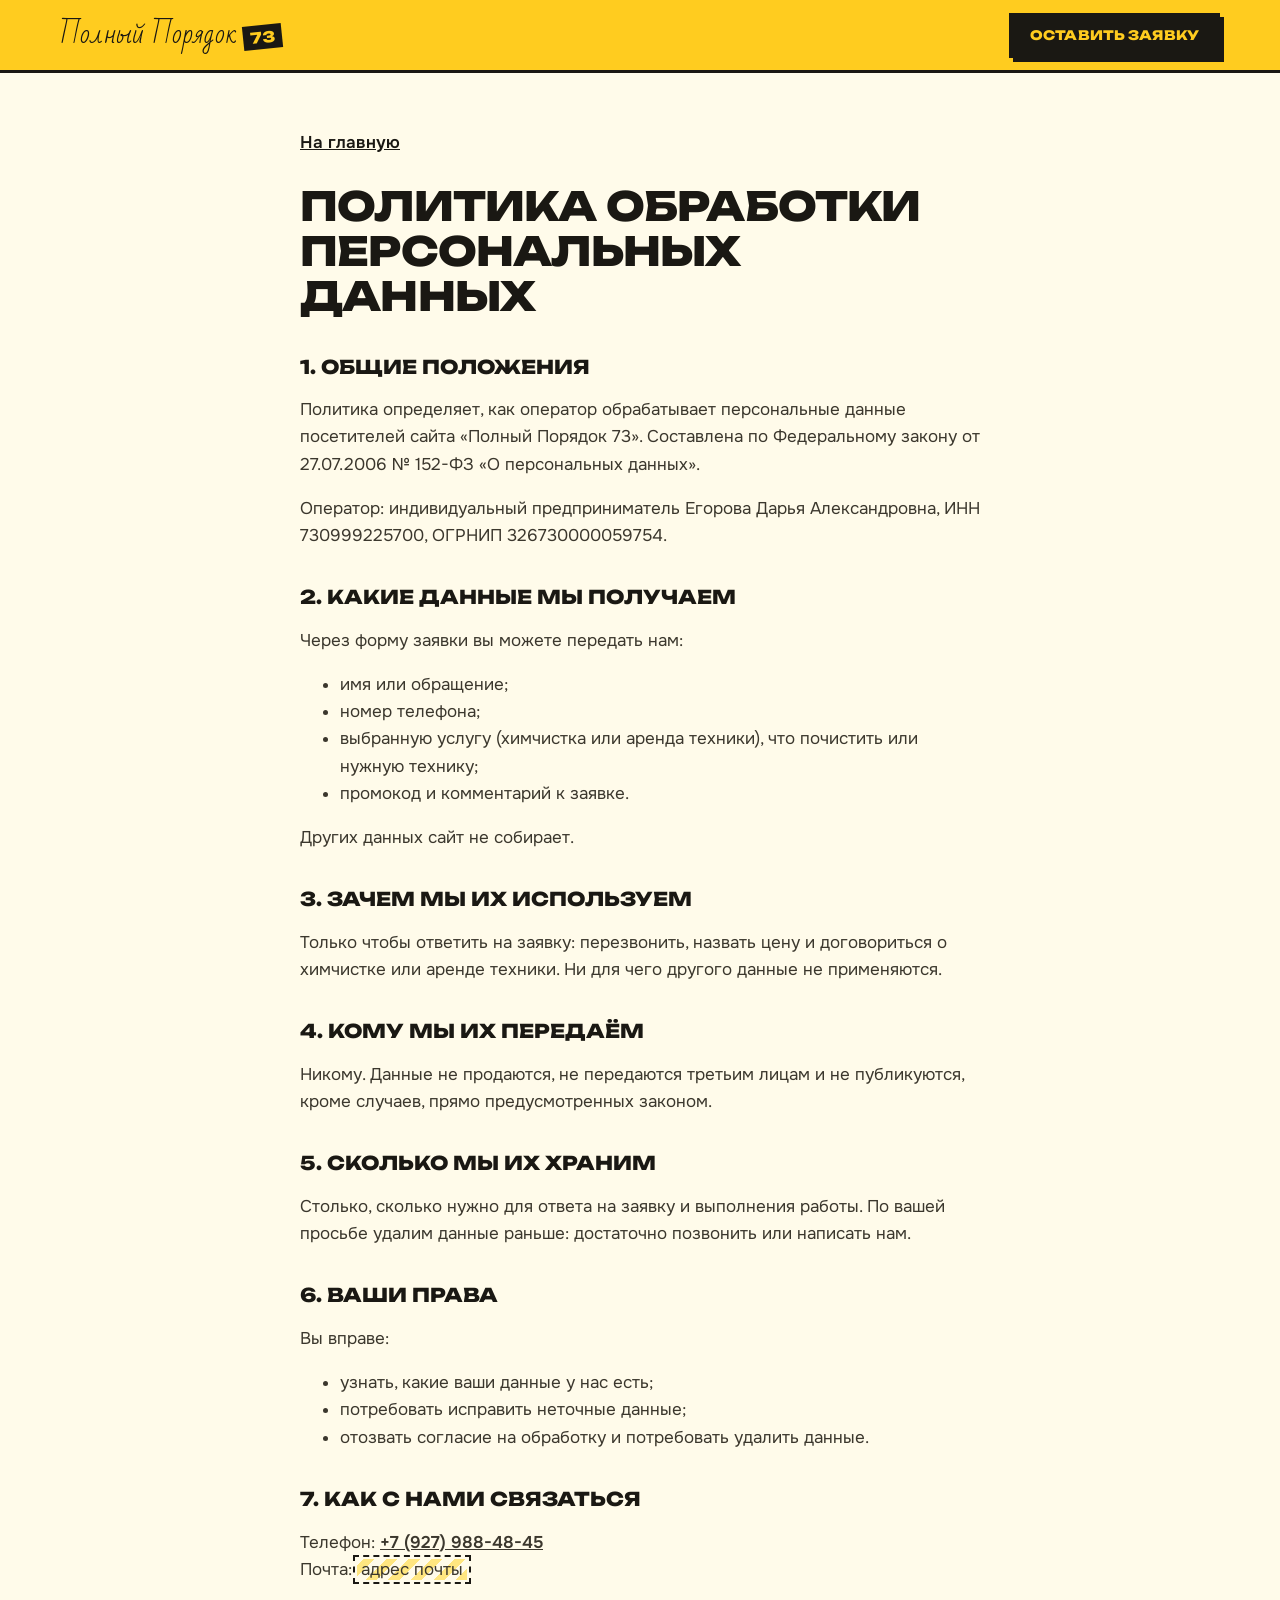
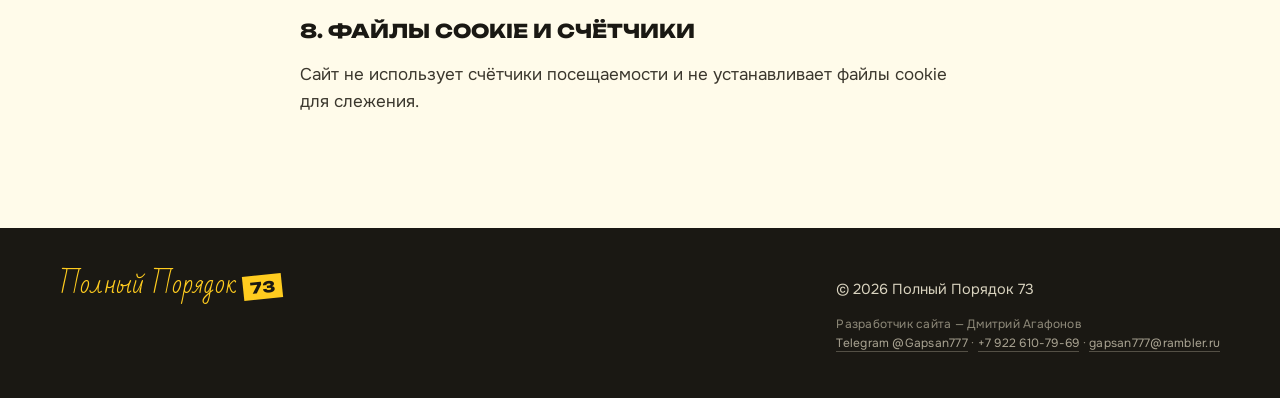
==== commit 170427d4: "Проект 00 — Полный Порядок 73: контакты разработчика в подвале (Telegram, телефон, почта), версия v1" ====
--- a/politika.html
+++ b/politika.html
@@ -6,7 +6,7 @@
 <title>Политика обработки персональных данных — Полный Порядок 73</title>
 <meta name="description" content="Как Полный Порядок 73 обрабатывает данные, которые вы оставляете в заявке на сайте.">
 <meta name="theme-color" content="#ffcc1f">
-<link rel="stylesheet" href="css/style.css?v=10">
+<link rel="stylesheet" href="css/style.css?v=11">
 <style>
   .doc{max-width:760px;padding-block:56px 96px}
   .doc h1{font:800 clamp(26px,3.4vw,40px)/1.12 var(--display);text-transform:uppercase;letter-spacing:-.02em;margin:0 0 28px}
@@ -69,7 +69,7 @@
     <a class="logo" href="index.html"><span class="logo__name">Полный Порядок</span><span class="logo__num">73</span></a>
     <div>
       <p>© 2026 Полный Порядок 73</p>
-      <p class="foot__dev">Разработчик сайта — Дмитрий Агафонов</p>
+      <p class="foot__dev">Разработчик сайта — Дмитрий Агафонов<br><a href="https://t.me/Gapsan777" target="_blank" rel="noopener">Telegram @Gapsan777</a> · <a href="tel:+79226107969">+7 922 610-79-69</a> · <a href="mailto:gapsan777@rambler.ru">gapsan777@rambler.ru</a></p>
     </div>
   </div>
 </footer>
--- a/css/style.css
+++ b/css/style.css
@@ -372,3 +372,5 @@
 
 /* строка автора сайта — тонко и приглушённо */
 .foot .foot__dev{margin-top:14px;font-size:12px;letter-spacing:.02em;color:#8f8a7a}
+.foot .foot__dev a{color:#a9a392;font-weight:400!important;text-decoration:none;border-bottom:1px solid rgba(169,163,146,.4)}
+.foot .foot__dev a:hover{color:var(--sun)}
